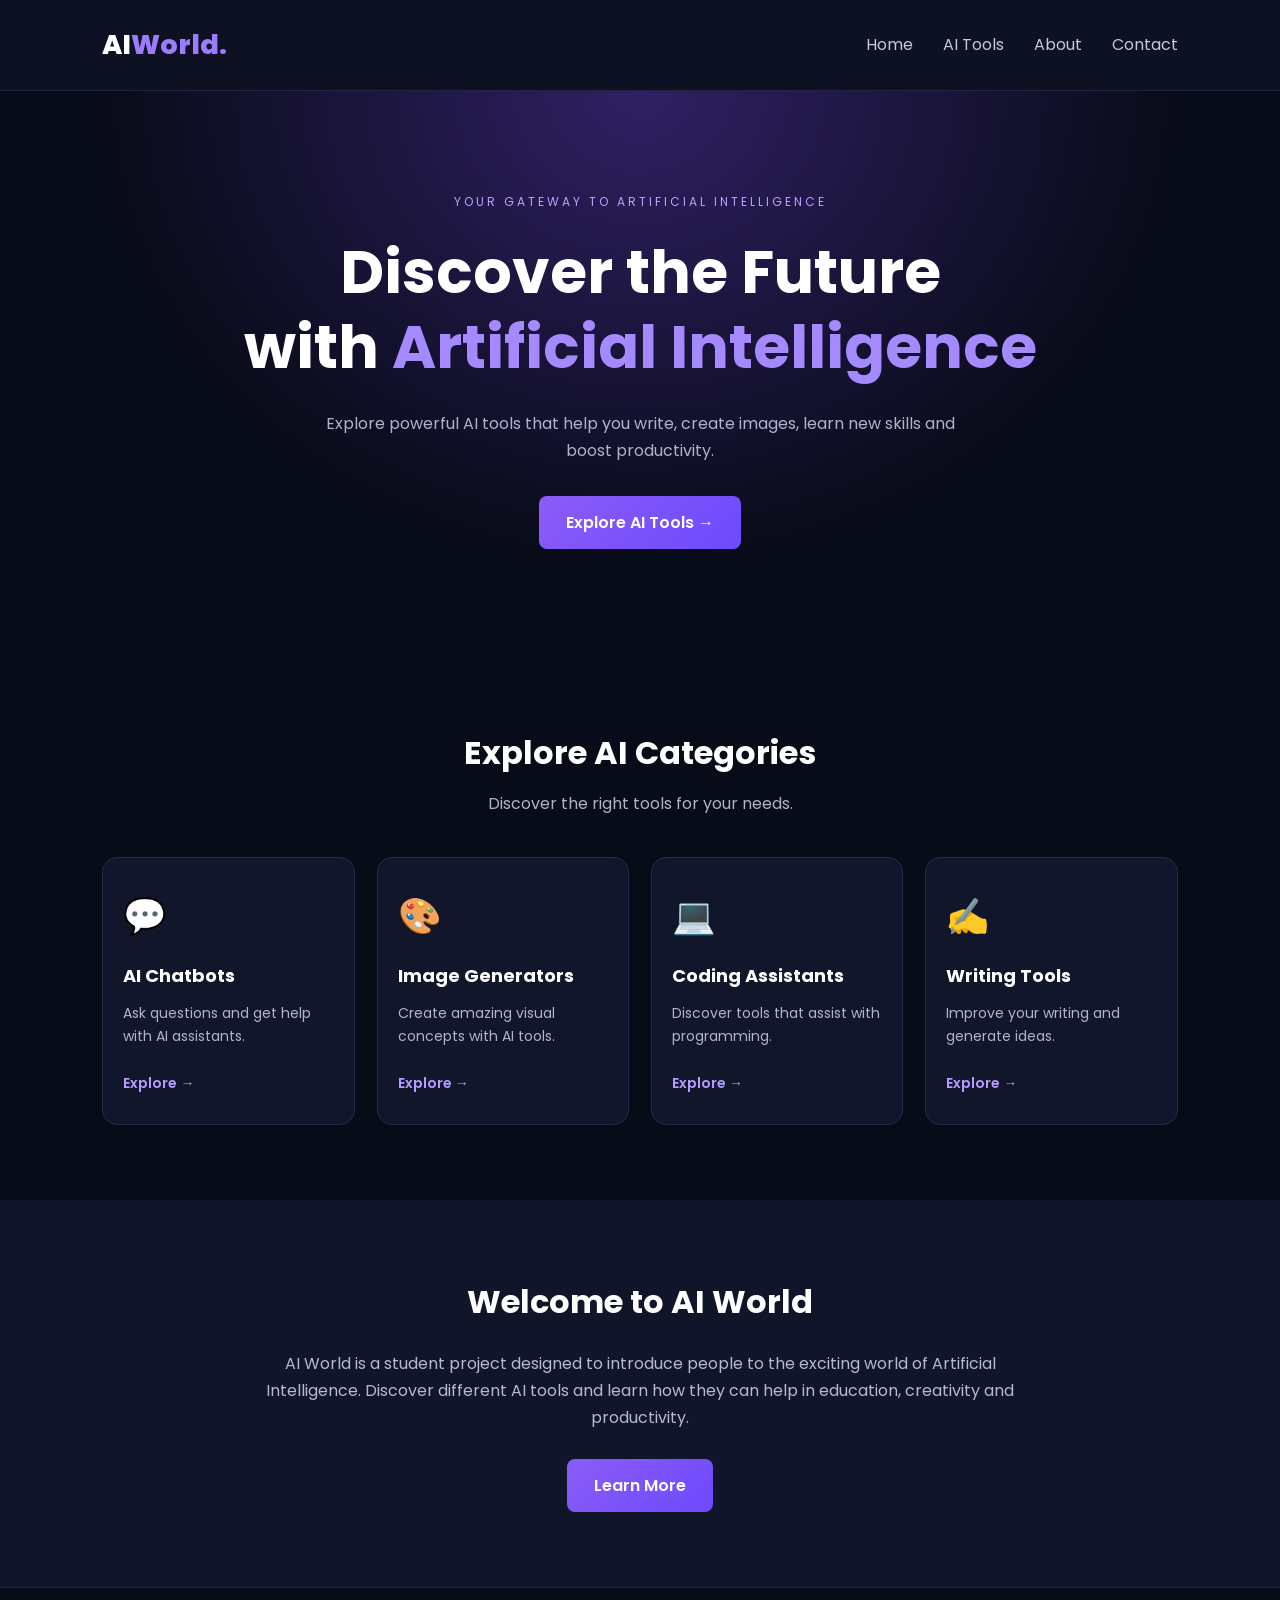
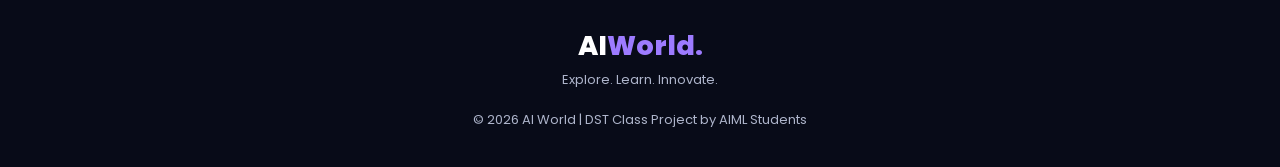
==== index.html @ ab153927 "Add files via upload" ====
<!DOCTYPE html>
<html lang="en">
<head>
    <meta charset="UTF-8">
    <meta name="viewport" content="width=device-width, initial-scale=1.0">
    <title>AI World | Explore AI Tools</title>
    <link rel="stylesheet" href="style.css">
</head>
<body>

    <header>
        <nav class="navbar">
            <a href="index.html" class="logo">AI<span>World.</span></a>

            <ul class="nav-links">
                <li><a href="index.html">Home</a></li>
                <li><a href="tools.html">AI Tools</a></li>
                <li><a href="about.html">About</a></li>
                <li><a href="contact.html">Contact</a></li>
            </ul>
        </nav>
    </header>

    <section class="hero">
        <div class="hero-content">
            <p class="tagline">YOUR GATEWAY TO ARTIFICIAL INTELLIGENCE</p>

            <h1>Discover the Future<br>
                with <span>Artificial Intelligence</span>
            </h1>

            <p class="hero-text">
                Explore powerful AI tools that help you write,
                create images, learn new skills and boost productivity.
            </p>

            <a href="tools.html" class="btn">Explore AI Tools →</a>
        </div>
    </section>

    <section class="categories">
        <h2>Explore AI Categories</h2>
        <p class="section-text">Discover the right tools for your needs.</p>

        <div class="card-container">
            <div class="card">
                <div class="card-icon">💬</div>
                <h3>AI Chatbots</h3>
                <p>Ask questions and get help with AI assistants.</p>
                <a href="tools.html">Explore →</a>
            </div>

            <div class="card">
                <div class="card-icon">🎨</div>
                <h3>Image Generators</h3>
                <p>Create amazing visual concepts with AI tools.</p>
                <a href="tools.html">Explore →</a>
            </div>

            <div class="card">
                <div class="card-icon">💻</div>
                <h3>Coding Assistants</h3>
                <p>Discover tools that assist with programming.</p>
                <a href="tools.html">Explore →</a>
            </div>

            <div class="card">
                <div class="card-icon">✍️</div>
                <h3>Writing Tools</h3>
                <p>Improve your writing and generate ideas.</p>
                <a href="tools.html">Explore →</a>
            </div>
        </div>
    </section>

    <section class="about-preview">
        <h2>Welcome to AI World</h2>
        <p>
            AI World is a student project designed to introduce
            people to the exciting world of Artificial Intelligence.
            Discover different AI tools and learn how they can help
            in education, creativity and productivity.
        </p>
        <a href="about.html" class="btn">Learn More</a>
    </section>

    <footer>
        <h3>AI<span>World.</span></h3>
        <p>Explore. Learn. Innovate.</p>
        <p class="copyright">
            © 2026 AI World | DST Class Project by AIML Students
        </p>
    </footer>

</body>
</html>
---- style.css ----
@import url('https://fonts.googleapis.com/css2?family=Poppins:wght@300;400;500;600;700;800&display=swap');

* {
    margin: 0;
    padding: 0;
    box-sizing: border-box;
}

html {
    scroll-behavior: smooth;
}

body {
    font-family: 'Poppins', sans-serif;
    background: #080b18;
    color: #ffffff;
    line-height: 1.7;
}

a {
    text-decoration: none;
    color: inherit;
}

.navbar {
    display: flex;
    justify-content: space-between;
    align-items: center;
    padding: 22px 8%;
    background: #0d1122;
    border-bottom: 1px solid #202642;
}

.logo, footer h3 {
    font-size: 27px;
    font-weight: 800;
}

.logo span, footer span {
    color: #9d7bff;
}

.nav-links {
    display: flex;
    list-style: none;
    gap: 30px;
}

.nav-links a {
    color: #c4c9dc;
    transition: 0.3s;
}

.nav-links a:hover {
    color: #a58aff;
}

.hero {
    min-height: 560px;
    display: flex;
    align-items: center;
    justify-content: center;
    text-align: center;
    padding: 80px 8%;
    background:
        radial-gradient(ellipse at 50% 0%, #302064 0%, transparent 60%),
        #080b18;
}

.hero-content {
    max-width: 850px;
}

.tagline {
    color: #b6a0ff;
    font-size: 12px;
    letter-spacing: 3px;
    margin-bottom: 22px;
}

.hero h1 {
    font-size: clamp(34px, 5vw, 60px);
    line-height: 1.25;
    margin-bottom: 25px;
}

.hero h1 span {
    color: #a58aff;
}

.hero-text {
    max-width: 650px;
    margin: 0 auto 32px;
    color: #aeb5cb;
    font-size: 16px;
}

.btn {
    display: inline-block;
    background: linear-gradient(135deg, #8b5cf6, #6d4aff);
    color: white;
    padding: 13px 27px;
    border-radius: 8px;
    font-weight: 600;
    transition: 0.3s;
}

.btn:hover {
    transform: translateY(-3px);
    box-shadow: 0 8px 25px #8058ff40;
}

.categories {
    padding: 75px 8%;
    text-align: center;
}

.categories h2, .about-preview h2 {
    font-size: 32px;
    margin-bottom: 10px;
}

.section-text {
    color: #aeb5cb;
    margin-bottom: 40px;
}

.card-container {
    display: grid;
    grid-template-columns: repeat(4, minmax(0, 1fr));
    gap: 22px;
    margin-top: 35px;
}

.card {
    background: #11162a;
    border: 1px solid #252c48;
    padding: 28px 20px;
    border-radius: 15px;
    text-align: left;
    transition: 0.3s;
}

.card:hover {
    transform: translateY(-7px);
    border-color: #9876ff;
    background: #171b34;
}

.card-icon {
    font-size: 35px;
    margin-bottom: 15px;
}

.card h3 {
    font-size: 18px;
    margin-bottom: 10px;
}

.card p {
    color: #aeb5cb;
    font-size: 14px;
    margin-bottom: 20px;
}

.card a {
    color: #b39cff;
    font-weight: 600;
    font-size: 14px;
}

.about-preview {
    padding: 75px 10%;
    text-align: center;
    background: #10152a;
}

.about-preview p {
    color: #b4bad0;
    max-width: 750px;
    margin: 20px auto 28px;
}

footer {
    text-align: center;
    padding: 35px 15px;
    border-top: 1px solid #202642;
}

footer p {
    color: #aeb5cb;
    font-size: 13px;
}

.copyright {
    margin-top: 18px;
}

@media (max-width: 900px) {
    .card-container {
        grid-template-columns: repeat(2, minmax(0, 1fr));
    }

    .navbar {
        padding: 20px 5%;
    }

    .nav-links {
        gap: 15px;
    }
}

@media (max-width: 600px) {
    .navbar {
        flex-direction: column;
        gap: 15px;
    }

    .nav-links {
        gap: 14px;
        flex-wrap: wrap;
        justify-content: center;
    }

    .nav-links a {
        font-size: 13px;
    }

    .hero {
        padding: 65px 6%;
    }

    .card-container {
        grid-template-columns: 1fr;
    }

    .categories h2, .about-preview h2 {
        font-size: 26px;
    }
}

/* Contact Page */

.contact-layout {
    display: grid;
    grid-template-columns: 1fr 1.4fr;
    gap: 25px;
    max-width: 1000px;
    margin: 40px auto 0;
    text-align: left;
}

.contact-info,
.contact-form-card {
    padding: 30px;
}

.contact-info .card-icon {
    margin-top: 12px;
}

.contact-form-card h3 {
    margin-bottom: 20px;
}

.contact-form-card form {
    display: flex;
    flex-direction: column;
}

.contact-form-card label {
    margin: 12px 0 6px;
    font-size: 14px;
    color: #d6d9e8;
}

.contact-form-card input,
.contact-form-card textarea {
    width: 100%;
    padding: 13px;
    background: #080b18;
    color: white;
    border: 1px solid #303653;
    border-radius: 7px;
    font-family: inherit;
    font-size: 14px;
}

.contact-form-card input:focus,
.contact-form-card textarea:focus {
    outline: 1px solid #9d7bff;
    border-color: #9d7bff;
}

.contact-form-card textarea {
    resize: vertical;
    margin-bottom: 20px;
}

.contact-form-card .btn {
    border: none;
    font-family: inherit;
    font-size: 15px;
    cursor: pointer;
}

.form-note {
    margin-top: 15px;
    font-size: 12px;
    color: #aeb5cb;
}

@media (max-width: 700px) {
    .contact-layout {
        grid-template-columns: 1fr;
    }
}
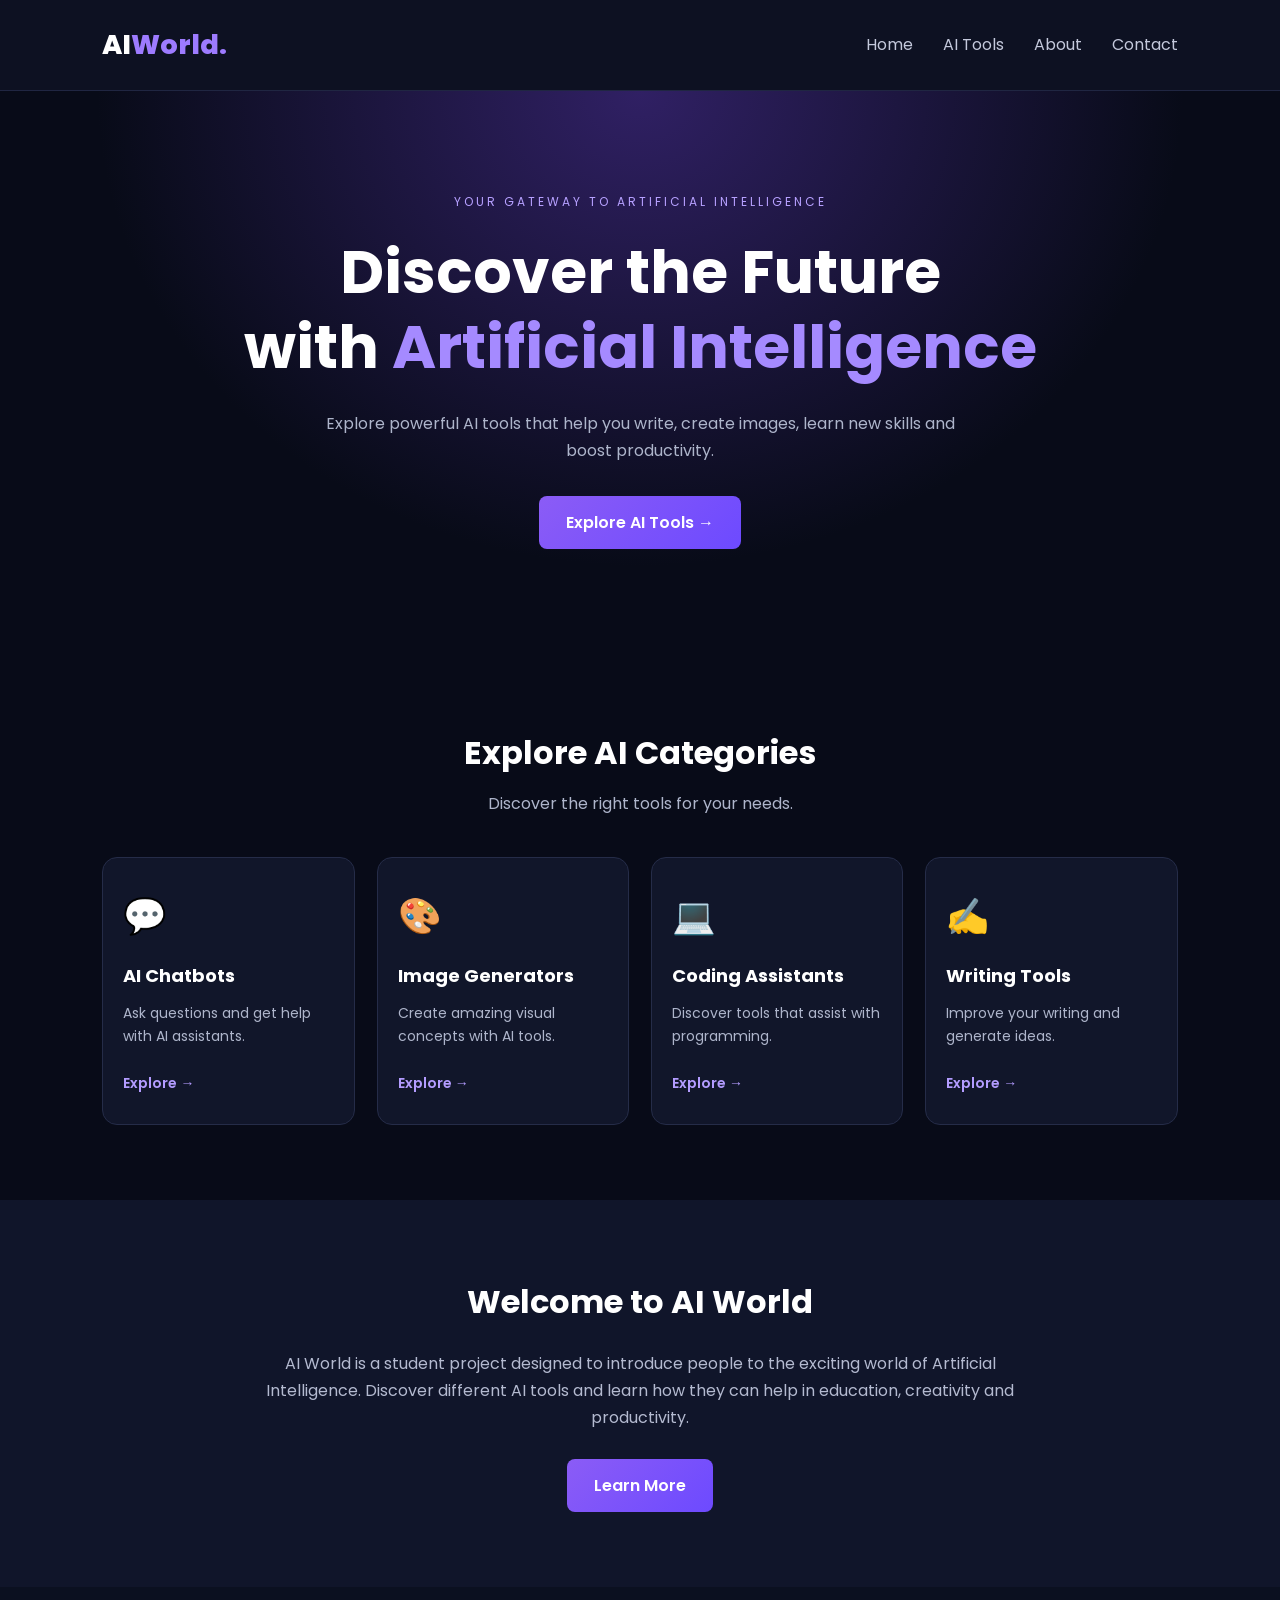
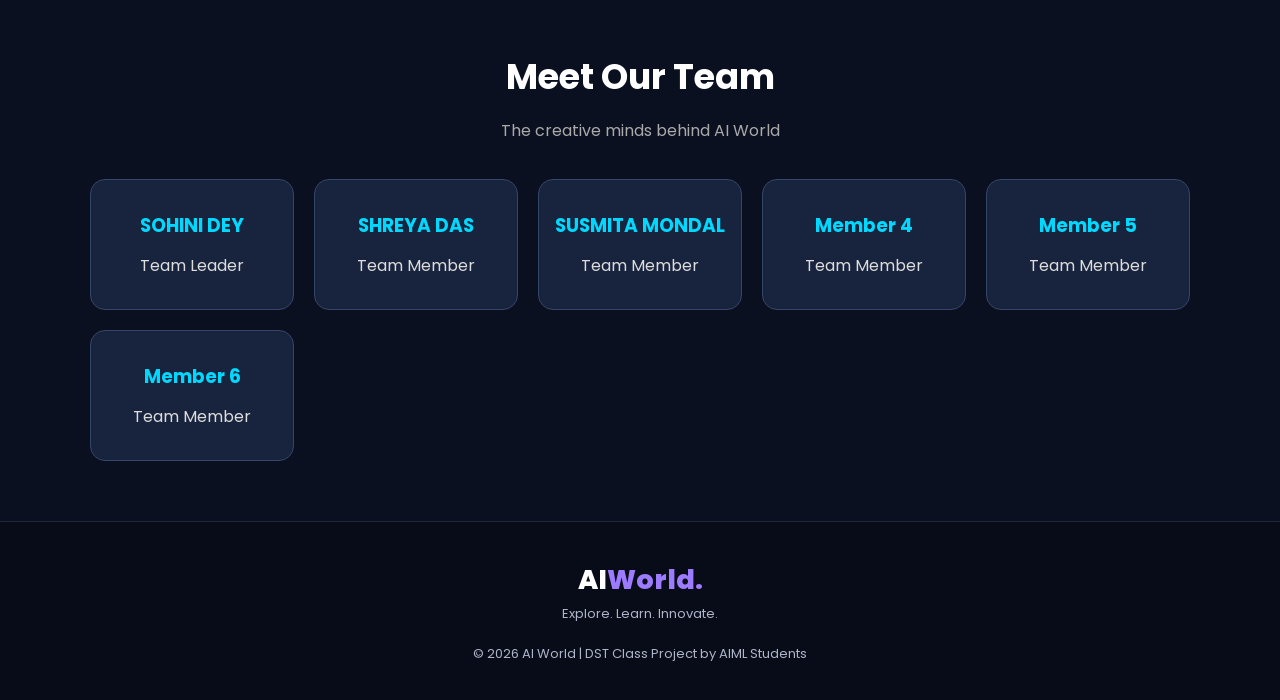
==== commit e61560ea: "Add files via upload" ====
--- a/index.html
+++ b/index.html
@@ -85,6 +85,44 @@
         <a href="about.html" class="btn">Learn More</a>
     </section>
 
+    <section class="team-section" id="team">
+    <h2>Meet Our Team</h2>
+    <p class="team-subtitle">The creative minds behind AI World</p><div class="team-container">
+
+    <div class="team-card">
+        <h3>SOHINI DEY</h3>
+        <p>Team Leader</p>
+    </div>
+
+    <div class="team-card">
+        <h3>SHREYA DAS</h3>
+        <p>Team Member</p>
+    </div>
+
+    <div class="team-card">
+        <h3>SUSMITA MONDAL</h3>
+        <p>Team Member</p>
+    </div>
+
+    <div class="team-card">
+        <h3>Member 4</h3>
+        <p>Team Member</p>
+    </div>
+
+    <div class="team-card">
+        <h3>Member 5</h3>
+        <p>Team Member</p>
+    </div>
+
+    <div class="team-card">
+        <h3>Member 6</h3>
+        <p>Team Member</p>
+    </div>
+
+</div>
+
+</section>
+
     <footer>
         <h3>AI<span>World.</span></h3>
         <p>Explore. Learn. Innovate.</p>
--- a/style.css
+++ b/style.css
@@ -316,3 +316,49 @@
         grid-template-columns: 1fr;
     }
 }
+.team-section {
+padding: 60px 20px;
+text-align: center;
+background: #0b1020;
+color: white;
+}
+
+.team-section h2 {
+font-size: 35px;
+margin-bottom: 10px;
+}
+
+.team-subtitle {
+color: #aaa;
+margin-bottom: 35px;
+}
+
+.team-container {
+display: grid;
+grid-template-columns: repeat(auto-fit, minmax(200px, 1fr));
+gap: 20px;
+max-width: 1100px;
+margin: auto;
+}
+
+.team-card {
+background: #18233d;
+padding: 30px 15px;
+border-radius: 15px;
+border: 1px solid #35466b;
+transition: 0.3s;
+}
+
+.team-card:hover {
+transform: translateY(-8px);
+background: #24365c;
+}
+
+.team-card h3 {
+color: #00d9ff;
+margin-bottom: 10px;
+}
+
+.team-card p {
+color: #ddd;
+}
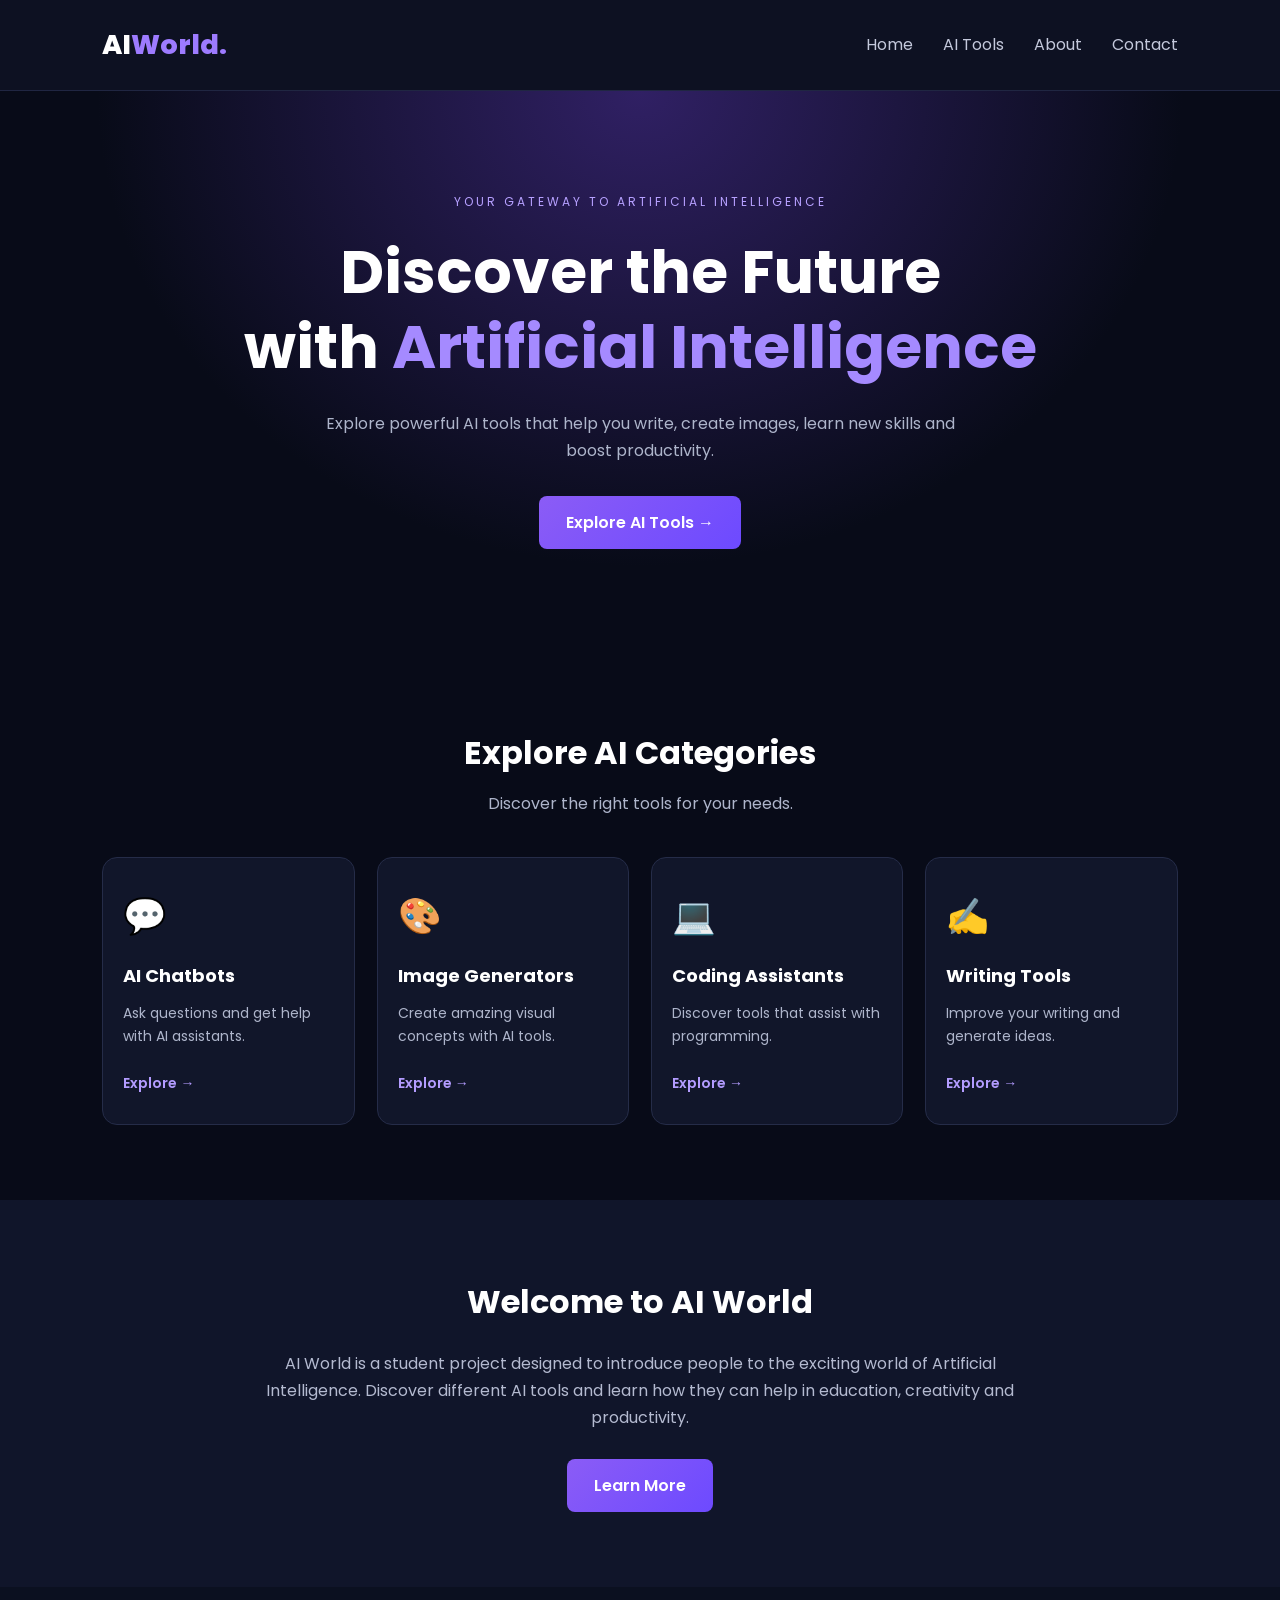
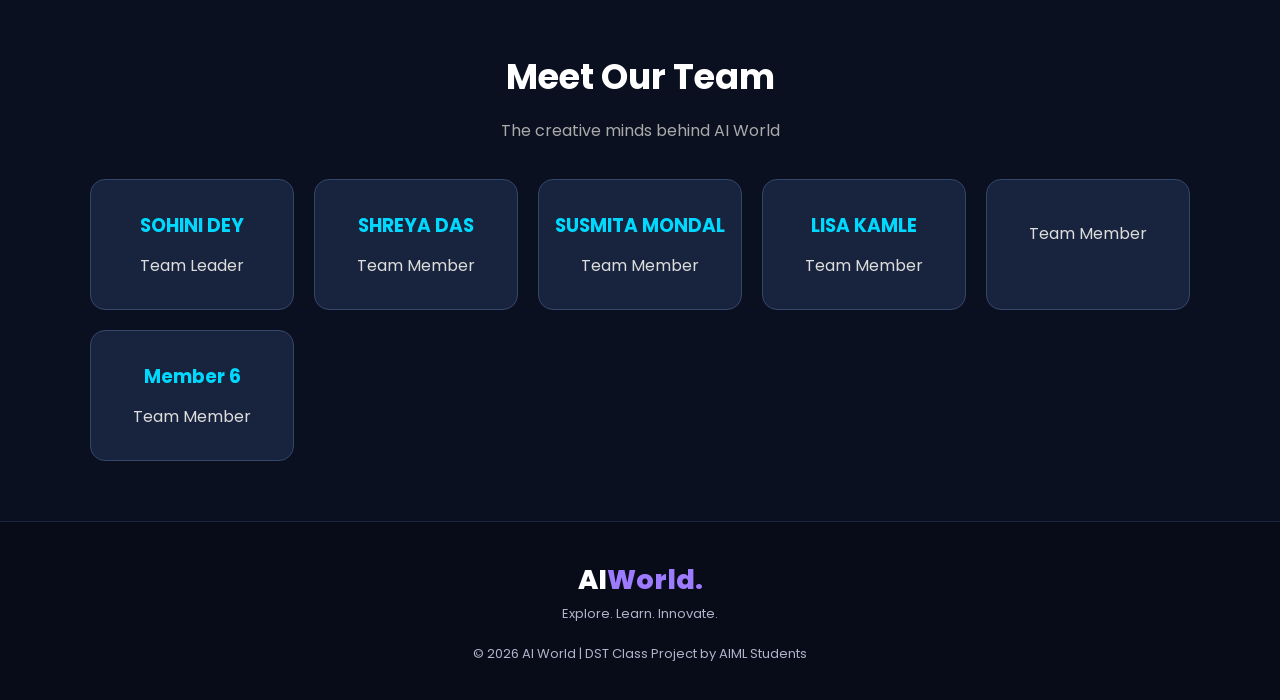
==== commit d902ba2c: "Add files via upload" ====
--- a/index.html
+++ b/index.html
@@ -105,12 +105,12 @@
     </div>
 
     <div class="team-card">
-        <h3>Member 4</h3>
+        <h3>LISA KAMLE</h3>
         <p>Team Member</p>
     </div>
 
     <div class="team-card">
-        <h3>Member 5</h3>
+        <h3></h3>
         <p>Team Member</p>
     </div>
 
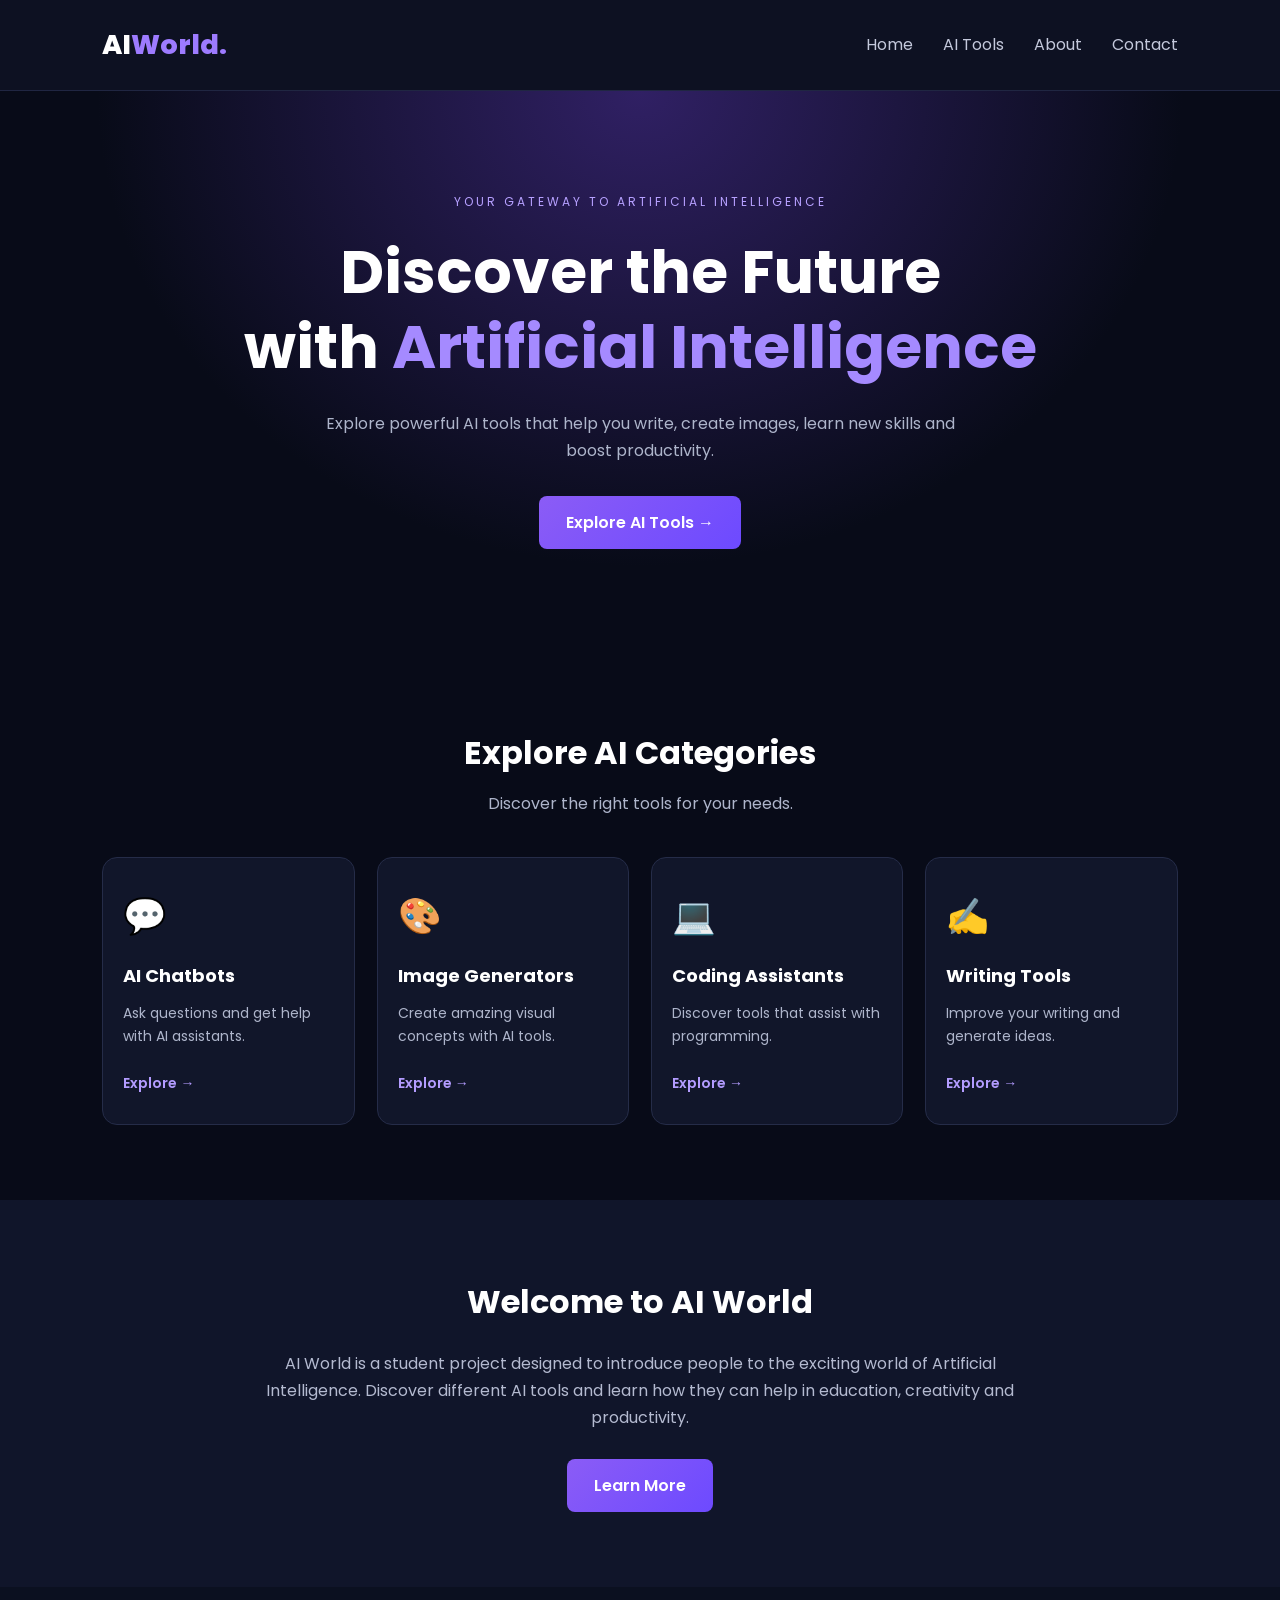
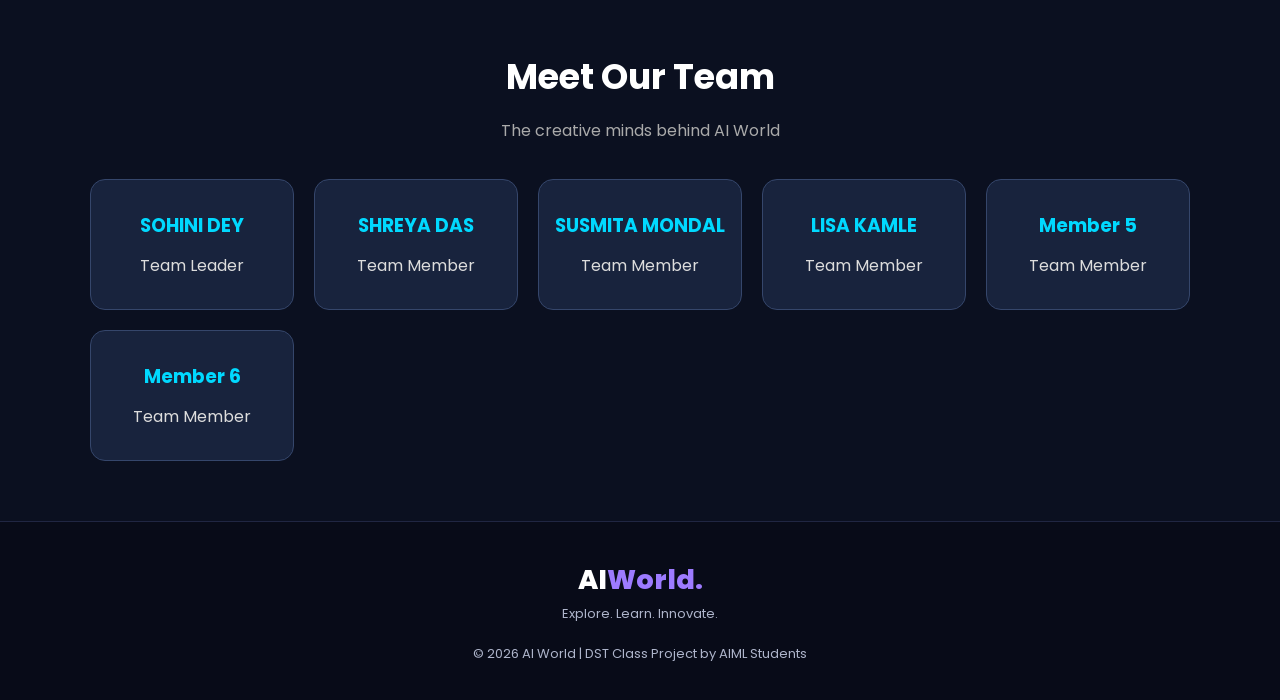
==== commit e84b3457: "Add files via upload" ====
--- a/index.html
+++ b/index.html
@@ -110,7 +110,7 @@
     </div>
 
     <div class="team-card">
-        <h3></h3>
+        <h3>Member 5</h3>
         <p>Team Member</p>
     </div>
 
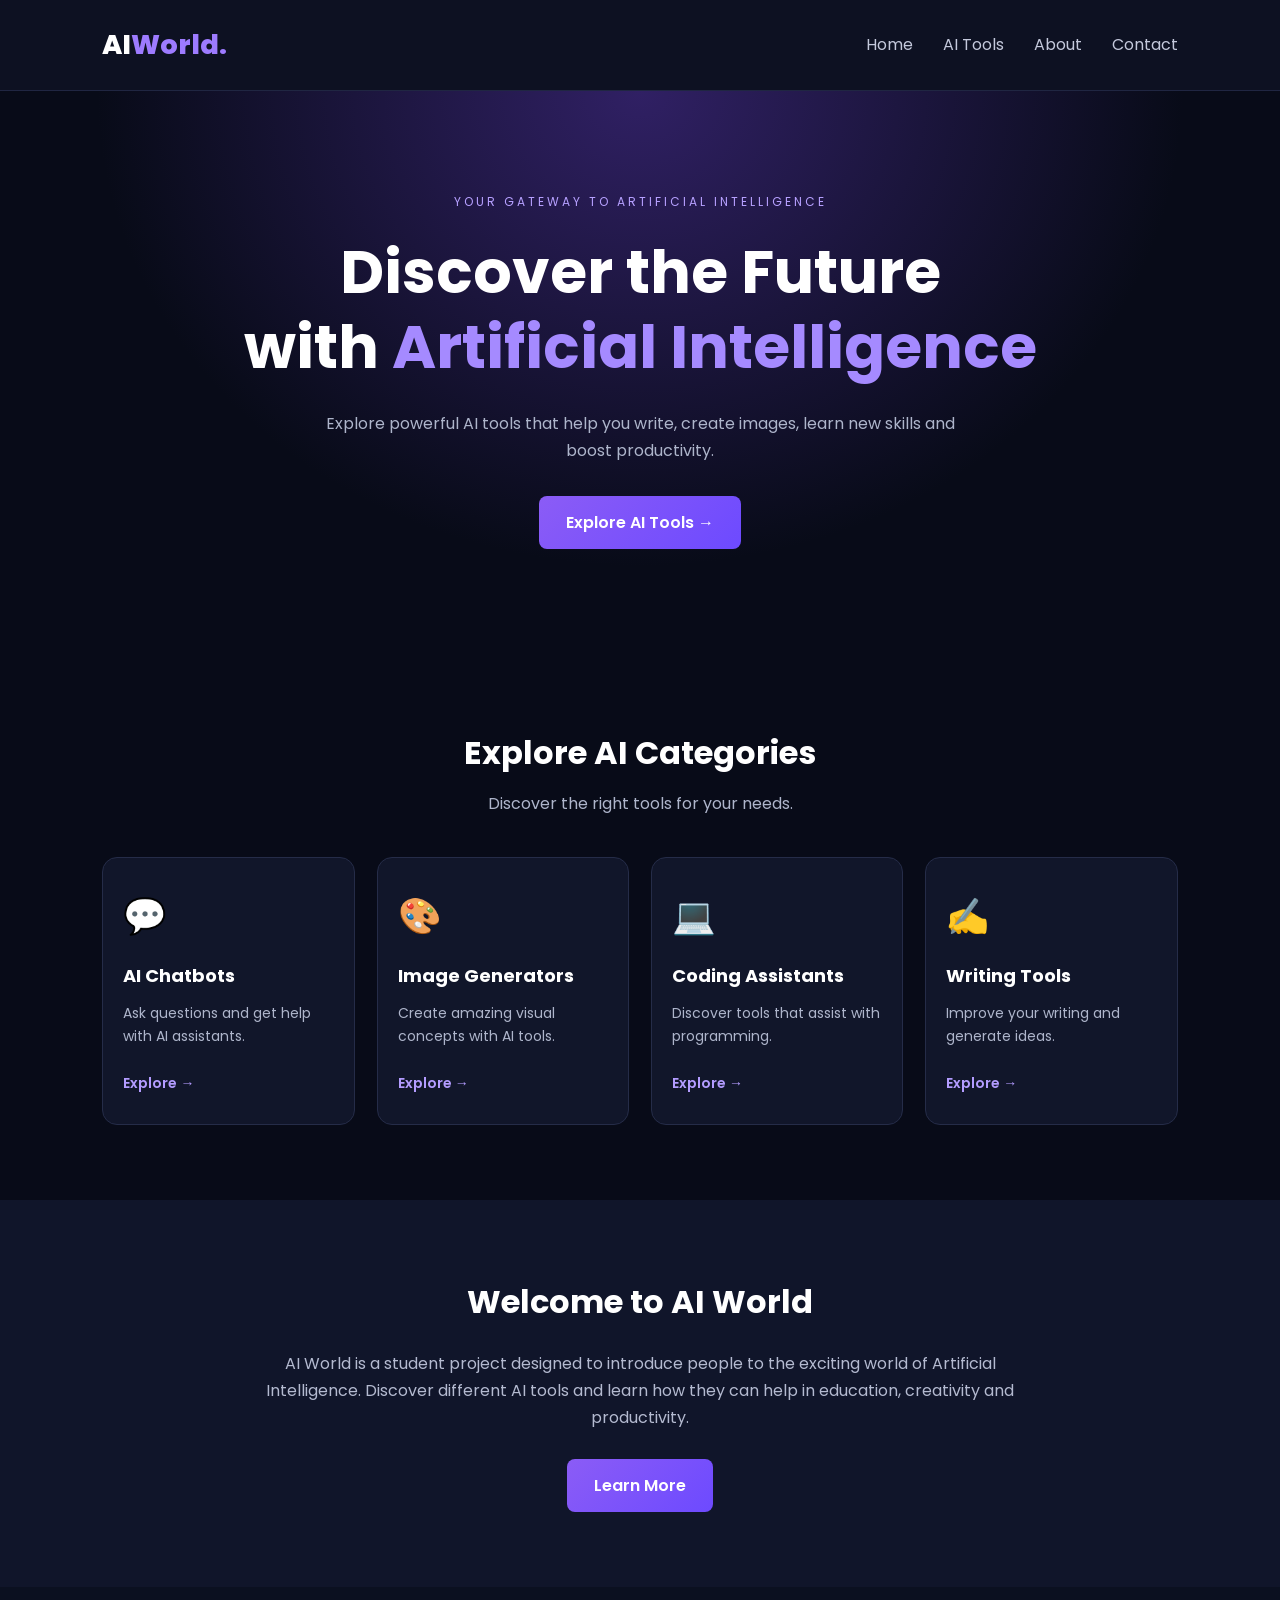
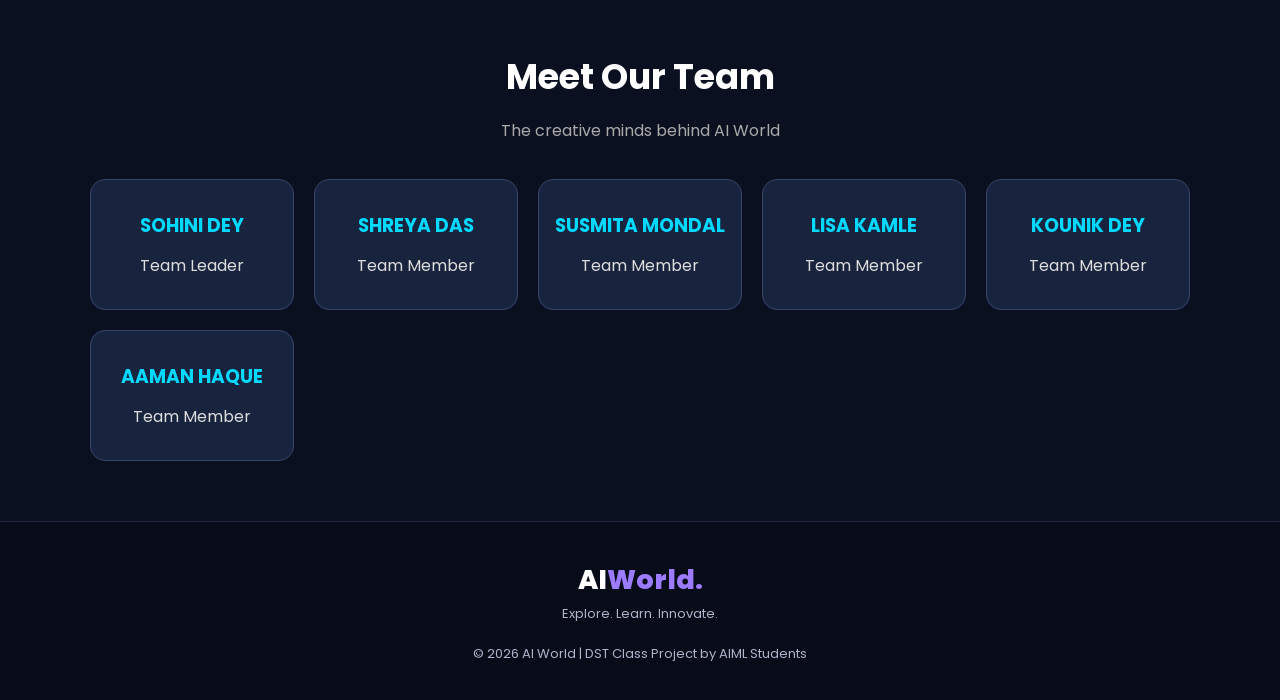
==== commit d172bd45: "Add files via upload" ====
--- a/index.html
+++ b/index.html
@@ -110,12 +110,12 @@
     </div>
 
     <div class="team-card">
-        <h3>Member 5</h3>
+        <h3>KOUNIK DEY</h3>
         <p>Team Member</p>
     </div>
 
     <div class="team-card">
-        <h3>Member 6</h3>
+        <h3>AAMAN HAQUE</h3>
         <p>Team Member</p>
     </div>
 
